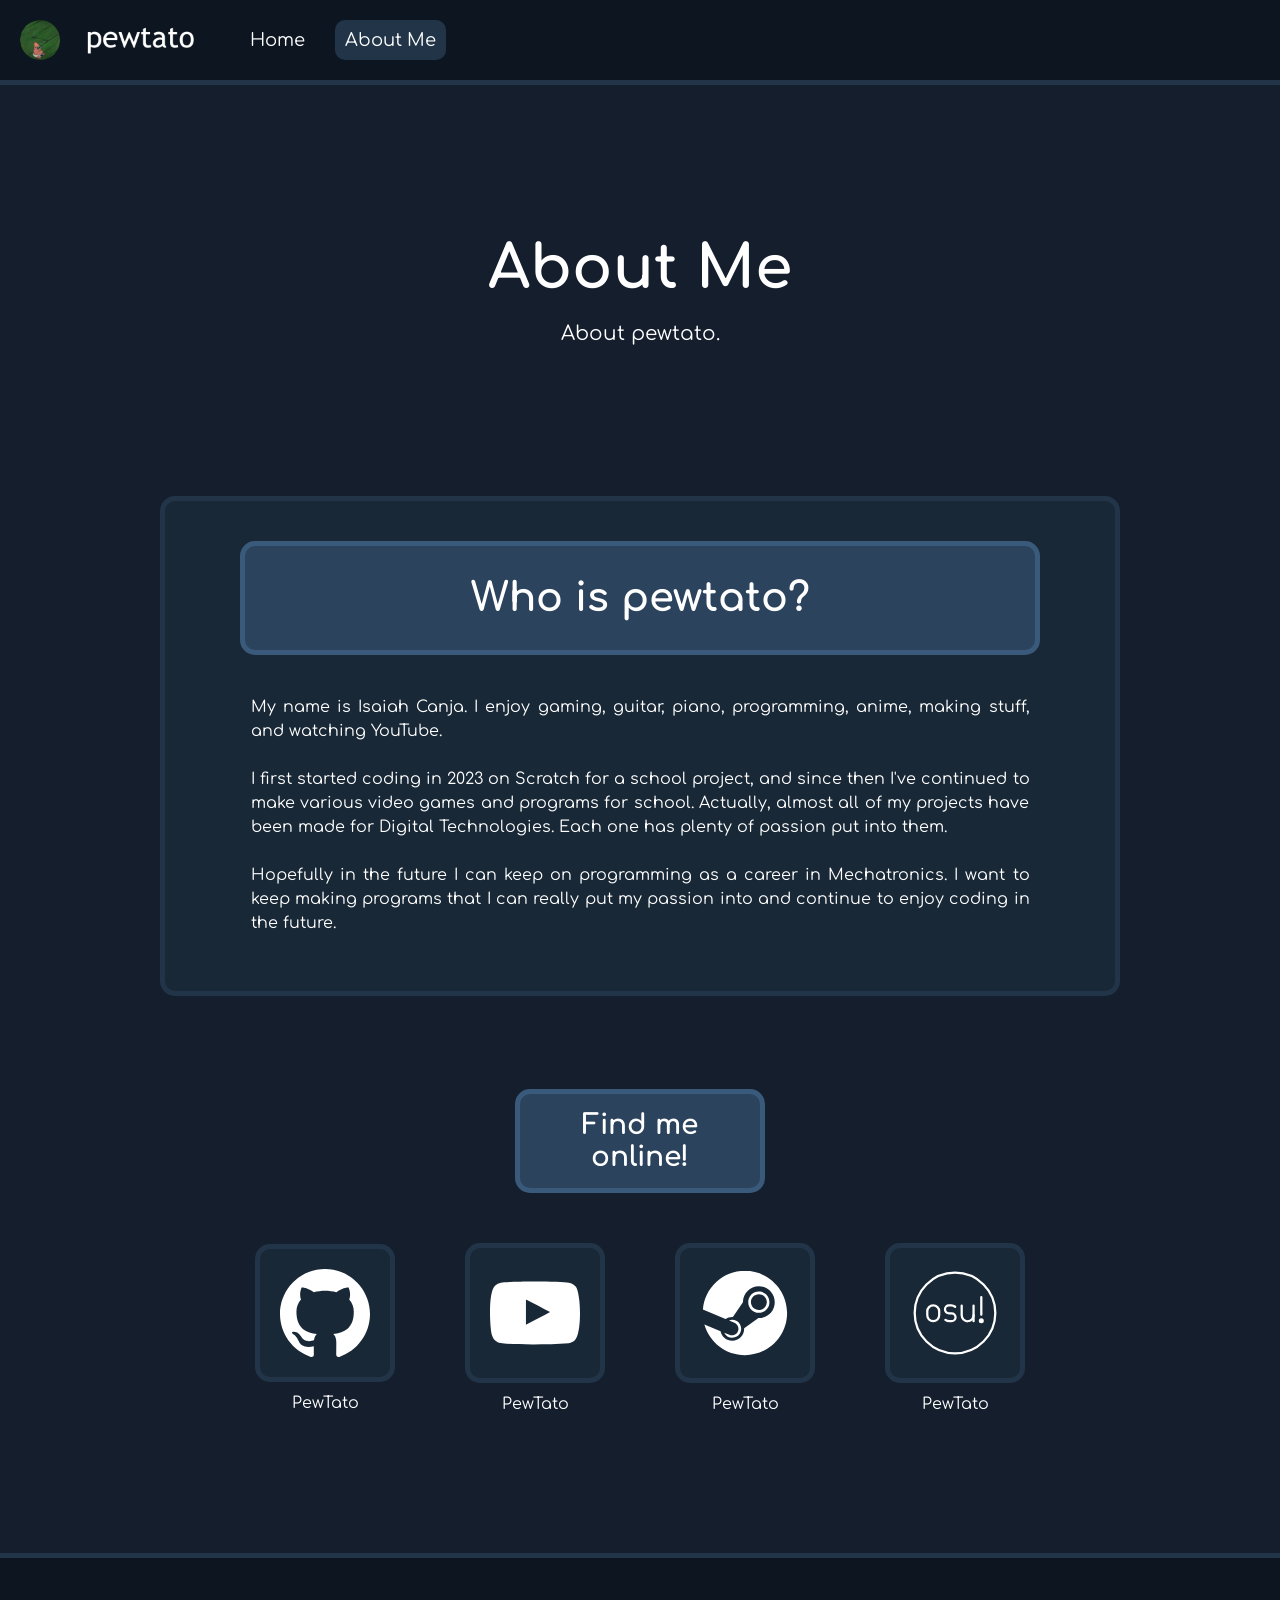
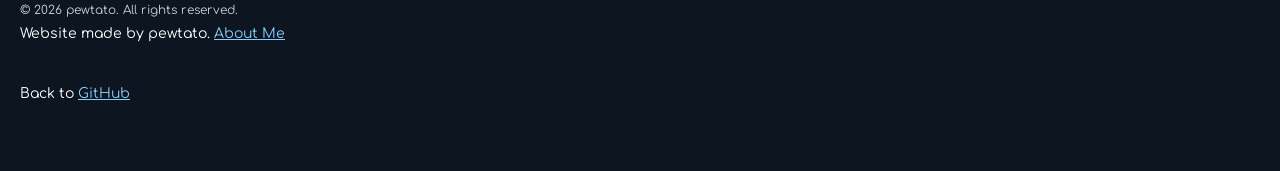
==== about-me.html @ 3023a5df "Add files via upload" ====
<!DOCTYPE html>
<html lang="en">
    <head>
        <title>pewtato about</title>

        <link rel="stylesheet" href="style.css">
        <link rel="preconnect" href="https://fonts.googleapis.com">
        <link rel="preconnect" href="https://fonts.gstatic.com" crossorigin>
        <link href="https://fonts.googleapis.com/css2?family=Comfortaa:wght@300..700&display=swap" rel="stylesheet">
        
        <meta name="viewport" content="width=device-width, initial-scale=1.0">
    </head>

    <body>
        <header>
            <nav class="navbar">
                <div class="logo-container">
                    <a href="index.html" class="navmenu"><img src="icons/logo-header.png" alt="Pewtato Logo"></a>
                </div>
                
                <div class="nav-links">
                    <a href="index.html" class="nav">Home</a>
                    <a href="about-me.html" class="nav" id="active">About Me</a>
               </div>
            </nav>
        </header>

        <div class="site-header">
            <h1 class="site-heading">About Me</h1>
            <p class="site-subheading">About pewtato.</p>
        </div>

        <div class="section">
            <h1 class="section-title">Who is pewtato?</h1>
            <p class="section-text">
                My name is Isaiah Canja. I enjoy gaming, guitar, piano, programming, anime, making stuff, and watching YouTube. 
                <br><br>
                I first started coding in 2023 on Scratch for a school project, and since then I've continued to make various video games and programs for school. Actually, almost all of my projects have been made for Digital Technologies. Each one has plenty of passion put into them.
                <br><br>
                Hopefully in the future I can keep on programming as a career in Mechatronics. I want to keep making programs that I can really put my passion into and continue to enjoy coding in the future.
            </p>
        </div>
        <div class="socials">
            <h2 class="socials-title">Find me online!</h2>
            <div class="social-link-row">
                <div class="social-container">
                    <a href="https://github.com/PewTato" target="_blank" rel="noopener noreferrer" class="social-link">
                        <img src="icons/github.svg" alt="GitHub" title="My GitHub profile." class="social-image">
                        PewTato
                    </a>
                </div>
                <div class="social-container">
                    <a href="https://youtube.com/@pewtato3007?si=8U3UkUgg5C67oz6G" target="_blank" rel="noopener noreferrer" class="social-link">
                        <img src="icons/youtube.svg" alt="YouTube" title="My YouTube channel." class="social-image">
                        PewTato
                    </a>
                </div>
                <div class="social-container">
                    <a href="https://steamcommunity.com/profiles/76561199122649547/" target="_blank" rel="noopener noreferrer" class="social-link">
                        <img src="icons/steam.svg" alt="Steam" title="My Steam profile. ©2026 Valve Corporation. Steam and the Steam logo are trademarks and/or registered trademarks of Valve Corporation in the U.S. and/or other countries." class="social-image">
                        PewTato
                    </a>
                </div>
                <div class="social-container">
                    <a href="https://osu.ppy.sh/users/22377187" target="_blank" rel="noopener noreferrer" class="social-link">
                        <img src="icons/osu.svg" alt="osu!" title="My osu! profile." class="social-image">
                        PewTato
                    </a>
                </div>
            </div>
        </div>
        <footer>
        <div id="footer-text">
            <small>
                &copy; 2026 pewtato. All rights reserved.
            </small>
            <br>
            Website made by pewtato. <a href="aboutme.html">About Me</a>
        </div>
        <div id="github-redirect">
            Back to <a href="https://github.com/PewTato/pewtato-pro-gaming-games" rel="noopener noreferrer">GitHub</a>
        </div>
        </footer>
    </body>
</html>
---- style.css ----
@import url('https://fonts.googleapis.com/css2?family=Comfortaa:wght@700&display=swap');

*, *::before, *::after {
    box-sizing: border-box;
}

body {
    background-color: rgb(20, 30, 45);
    margin: 0;
}

a {
    color: lightskyblue;
    text-decoration: underline;
}

small {
    color: rgb(204, 204, 204);
    font-size: 12px;
}

.navbar {
    display: flex;
    align-items: center;
    position: relative;
    gap: 20px;

    padding-top: 20px;
    padding-bottom: 20px;
    margin: 0px;
    max-width: 100%;

    border-bottom: 5px solid rgb(34, 53, 72);

    background-color: rgb(13, 21, 32);
}

#menu-navbar {
    border-bottom: none;
}

.logo-container img {
    justify-content: left;
    display: block;
    height: 40px;
    border-radius: 20px;
    margin-right: auto;
    width: fit-content;
}

.navmenu {
    display: flex;
    align-items: center;
    font-family: 'Comfortaa';
    font-size: 18px;
    color: white;

    margin-left: 20px;
}

.nav {
    display: inline-flex;
    justify-content: center;
    align-items: center;
    
    border: 5px solid transparent;
    padding: 5px;

    font-family: 'Comfortaa';
    font-size: 18px;
    color: white;
    text-decoration: none;
    overflow: hidden;

    transition: transform 0.2s ease-in-out;
}

.nav-links {
    display: flex;
    gap: 20px;
}

.nav:hover {
    border-radius: 10px;
    background-color: rgb(34, 53, 72);
    transform: scale(1.05);
}

#active {
    border-radius: 10px;
    background-color: rgb(34, 53, 72);
}

#menu-header {
    background-color: rgb(13, 21, 32);

    padding-top: 1px;
    padding-bottom: 100px;
    margin-top: 0;

    border-bottom: 5px solid rgb(34, 53, 72);
}

.site-header {
    margin-top: 150px;
    margin-bottom: 150px;
}

.site-heading {
    text-align: center;
    font-family: 'Comfortaa';
    font-size: 60px;
    color: white;

    margin-top: 50px;
    margin-bottom: 20px;
}

.site-subheading {
    text-align: center;
    font-family: 'Comfortaa';
    font-size: 20px;
    color: white;

    margin-top: 0;
    margin-bottom: 20px;
}

.site-sub-subheading {
    display: block;

    text-align: center;
    font-family: 'Comfortaa';
    font-size: 12px;
    color: slategray;

    margin-top: 0;
    margin-bottom: 0;
}

.section {
    display: block;

    margin: 50px auto;
    padding: 20px;
    width: min(75%, 1024px);
    max-width: 100%;
    
    border: 5px solid rgb(34, 53, 72);
    border-radius: 15px;
    
    color: white;
    background-color: rgb(25, 40, 55);

    font-family: 'Comfortaa';
}

.section-number {
    text-align: center;
    font-size: 30px;
    font-family: 'Comfortaa';
    color: white;

    margin-top: 10px;
    margin-left: auto;
    margin-right: auto;
    width: 200px;

    border: 5px solid rgb(58, 90, 123);
    border-radius: 15px;
    background-color: rgb(43, 67, 92);

    padding: 10px;
}

.section-title {
    color:white;
    text-align: center;
    width: min(90%, 800px);

    margin: auto;
    margin-top: 20px;
    margin-bottom: 20px;

    border: 5px solid rgb(58, 90, 123);
    border-radius: 15px;
    background-color: rgb(43, 67, 92);

    padding: 30px;

    font-family: 'Comfortaa';
    font-size: clamp(24px, 3.5vw, 40px);
}

.rating {
    border: 5px solid rgb(58, 90, 123);
    border-radius: 15px;
    background-color: rgb(43, 67, 92);

    text-align: center;
    font-size: 12px;

    width: auto;
    min-width: 140px;
    max-width: 220px;

    margin-left: auto;
    margin-right: auto;
    margin-top: 10px;

    padding: 10px;
}

.playtime {
    display: block;

    border: 5px solid rgb(58, 90, 123);
    border-radius: 15px;
    background-color: rgb(43, 67, 92);

    text-align: center;
    font-size: 12px;

    width: auto;
    min-width: 160px;
    max-width: 240px;

    margin-left: auto;
    margin-right: auto;
    margin-top: 10px;

    padding: 10px;
}

p {
    font-size: 16px;
    font-family: 'Comfortaa';
    line-height: 24px;
}

.section-text {
    width: min(90%, 900px);
    text-align: justify;

    margin-left: auto;
    margin-right: auto;
    padding: 20px;
}

.game-image {
    display: block;

    margin-top: 40px;
    margin-bottom: 20px;
    margin-left: auto;
    margin-right: auto;
    
    width: min(75%, 800px);
    height: auto;

    border: 5px solid rgb(58, 90, 123);
    border-radius: 15px;
}

@media (max-width: 768px) {
    .section {
        width: 92%;
        padding: 15px;
        margin: 30px auto;
    }

    .section-title {
        width: 95%;
        font-size: 28px;
        padding: 18px 12px;
    }

    .section-text {
        width: 100%;
        padding: 15px 0;
    }

    .game-image {
        width: 100%;
        margin-top: 25px;
    }
}

footer {
    display: block;
    justify-content: left;
    gap: 20px;

    padding-top: 20px;
    padding-bottom: 20px;
    margin: 0px;
    max-width: 100%;

    border-top: 5px solid rgb(34, 53, 72);

    background-color: rgb(13, 21, 32);

    color: white;
    font-family: 'Comfortaa';
    font-size: 14px;
}

#footer-text {
    display: inline-block;

    width: 80%;
    text-align: justify;

    margin-left: auto;
    margin-right: auto;
    padding: 20px;

    line-height: 24px;
}

.project-row {
    display: flex;
    justify-content: center;
    margin-left: auto;
    margin-right: auto;
    text-align: center;
    gap: 25px;

    margin-bottom: 20px;
}

.project {
    border: 5px solid rgb(34, 53, 72);
    border-radius: 15px;
    
    color: white;
    background-color: rgb(25, 40, 55);

    font-family: 'Comfortaa';
    padding: 20px;
    padding-bottom: 20px;
    width: 300px;

    text-align: left;

    height: 250px;
}

.project-row a {
    text-decoration: none;
}   

.project-row .project {
    transition: transform 0.1s ease-in-out;
}

.project-row a:hover .project {
    transform: scale(1.05);
}

.offsite-link {
    display: block;
}

.project-title {
    text-align: center;
    font-size: 10px;

    border: 5px solid rgb(58, 90, 123);
    border-radius: 15px;
    color: white;
    background-color: rgb(43, 67, 92);
    padding: 5px;
}

.project-text {
    width: 80%;
    text-align: justify;

    margin-left: auto;
    margin-right: auto;
    padding: 20px;
}

#projects {
    margin-bottom: 200px;
}

.socials {
    margin-left: 150px;
    margin-right: 150px;
    margin-bottom: 100px;
    padding: 20px;
    
    border-radius: 15px;
    
    color: white;

    font-family: 'Comfortaa';
}

.socials-title {
    text-align: center;
    font-size: 28px;

    margin-left: auto;
    margin-right: auto;
    width: 250px;

    padding: 15px;

    border: 5px solid rgb(58, 90, 123);
    border-radius: 15px;
    color: white;
    background-color: rgb(43, 67, 92);
}

.social-link-row {
    display: flex;
    justify-content: center;
    gap: 30px;
    align-items: center;
    flex-wrap: wrap;
    margin-top: 30px;
}

.social-image {
    display: flex;
    justify-content: center;
    align-items: center;
    border: 5px solid rgb(34, 53, 72);
    border-radius: 15px;
    background-color: rgb(25, 40, 55);
    padding: 20px;
    width: 140px;
    box-sizing: border-box;
}

.social-link {
    display: flex;
    color: white;
    text-decoration: none;
    font-family: 'Comfortaa';
    flex-direction: column;
    align-items: center;
    gap: 12px;
    width: 100%;
    transition: transform 0.1s ease-in-out;
}

.social-link:hover {
    transform: scale(1.05);
}

.social-container {
    display: flex;
    justify-content: center;
    gap: 50px;
    margin: 20px;
}

#github-redirect {
    margin-top: 20px;
    margin-bottom: 50px;
    margin-left: 20px;

    font-size: 14px;
}

#back-to-top {
    display: flex;
    justify-content: flex-end;
    width: 100%;

    margin-top: 20px;
    margin-bottom: 50px;
    margin-left: 0;
    margin-right: 0;

    font-size: 14px;
}
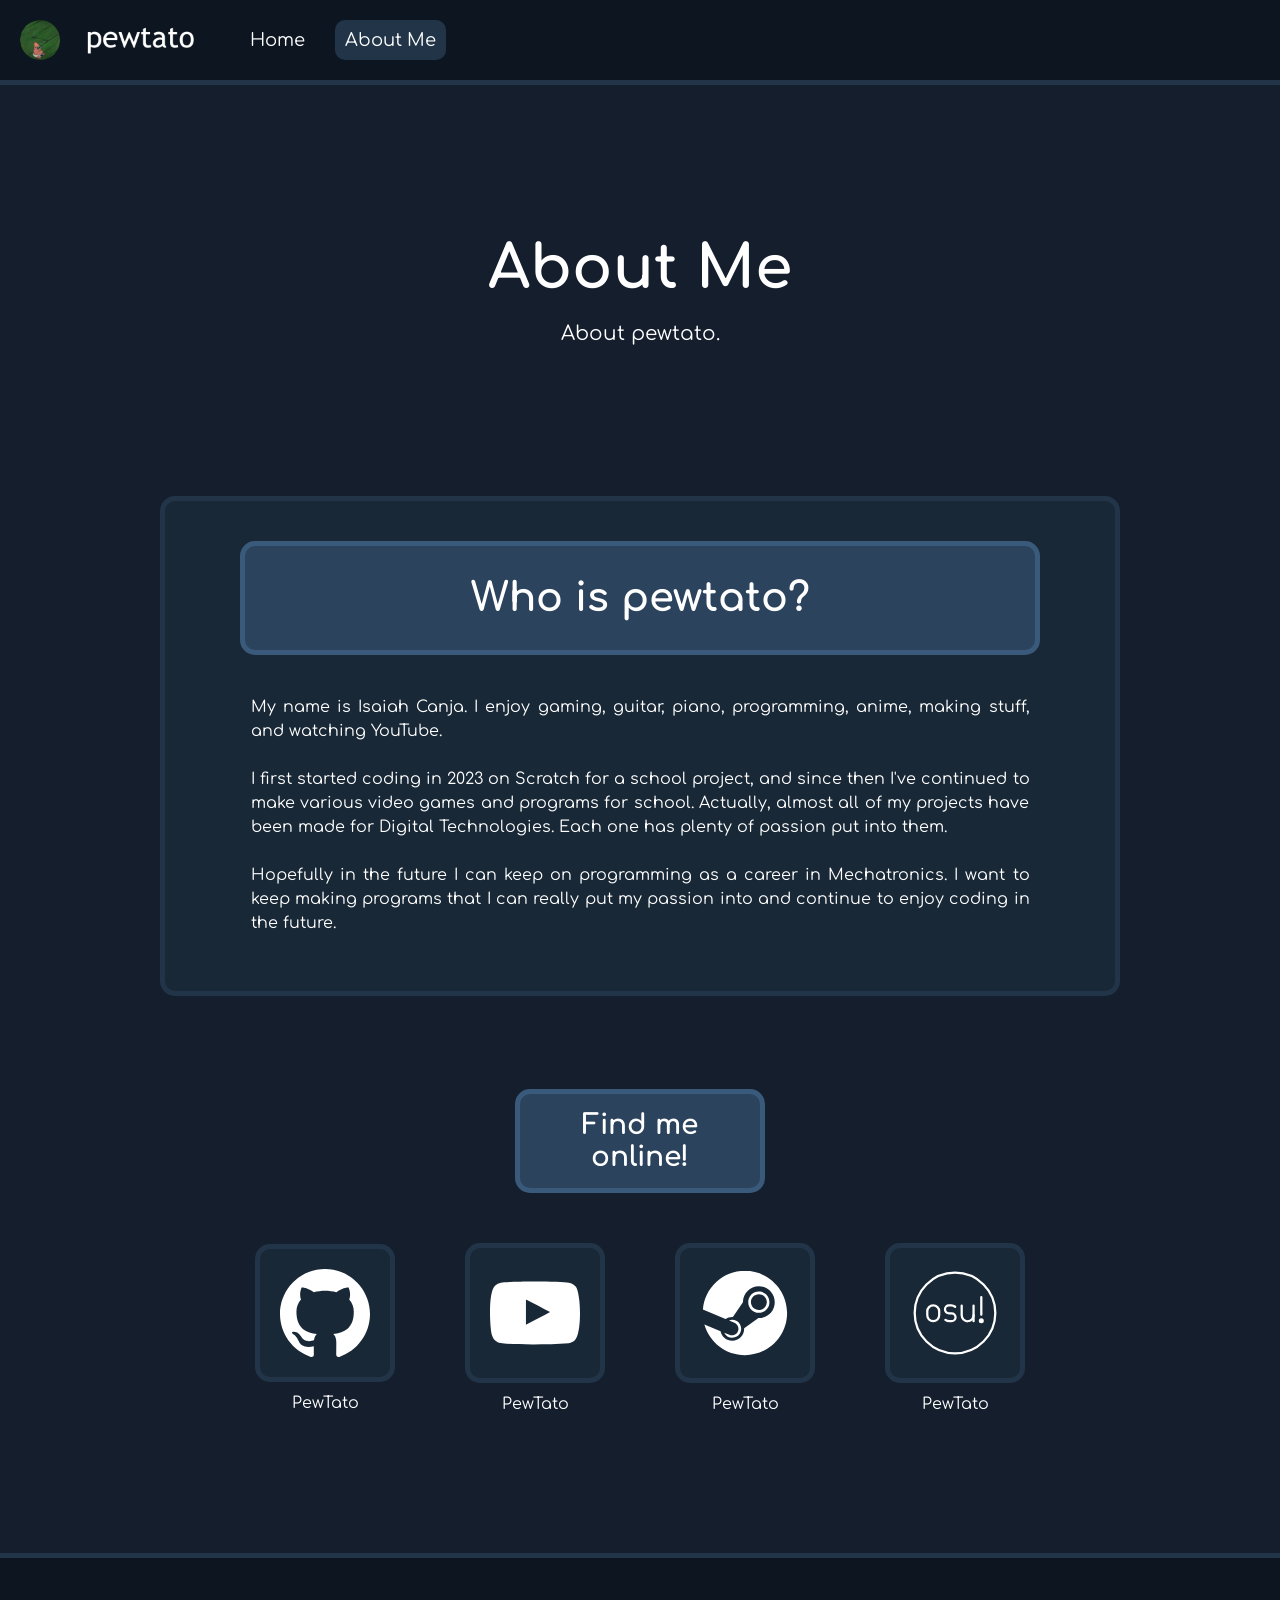
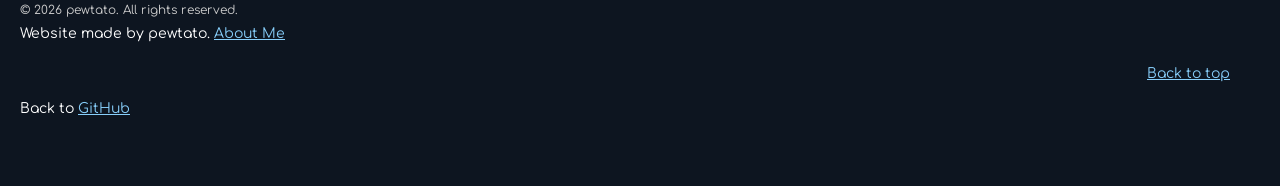
==== commit e22a78ae: "Add files via upload" ====
--- a/about-me.html
+++ b/about-me.html
@@ -70,16 +70,19 @@
             </div>
         </div>
         <footer>
-        <div id="footer-text">
-            <small>
-                &copy; 2026 pewtato. All rights reserved.
-            </small>
-            <br>
-            Website made by pewtato. <a href="aboutme.html">About Me</a>
-        </div>
-        <div id="github-redirect">
-            Back to <a href="https://github.com/PewTato/pewtato-pro-gaming-games" rel="noopener noreferrer">GitHub</a>
-        </div>
+            <div id="footer-text">
+                <small>
+                    &copy; 2026 pewtato. All rights reserved.
+                </small>
+                <br>
+                Website made by pewtato. <a href="about-me.html">About Me</a>
+            </div>
+            <div id="back-to-top">
+                <a href="#top">Back to top</a>
+            </div>
+            <div id="github-redirect">
+                Back to <a href="https://github.com/PewTato/pewtato-pro-gaming-games" rel="noopener noreferrer">GitHub</a>
+            </div>
         </footer>
     </body>
 </html>
--- a/style.css
+++ b/style.css
@@ -461,7 +461,7 @@
 }
 
 #github-redirect {
-    margin-top: 20px;
+    margin-top: 0;
     margin-bottom: 50px;
     margin-left: 20px;
 
@@ -473,10 +473,10 @@
     justify-content: flex-end;
     width: 100%;
 
-    margin-top: 20px;
-    margin-bottom: 50px;
-    margin-left: 0;
-    margin-right: 0;
+    margin-top: 0;
+    margin-bottom: 20px;
+    margin-left: -50px;
+    margin-right: 20px;
 
     font-size: 14px;
 }
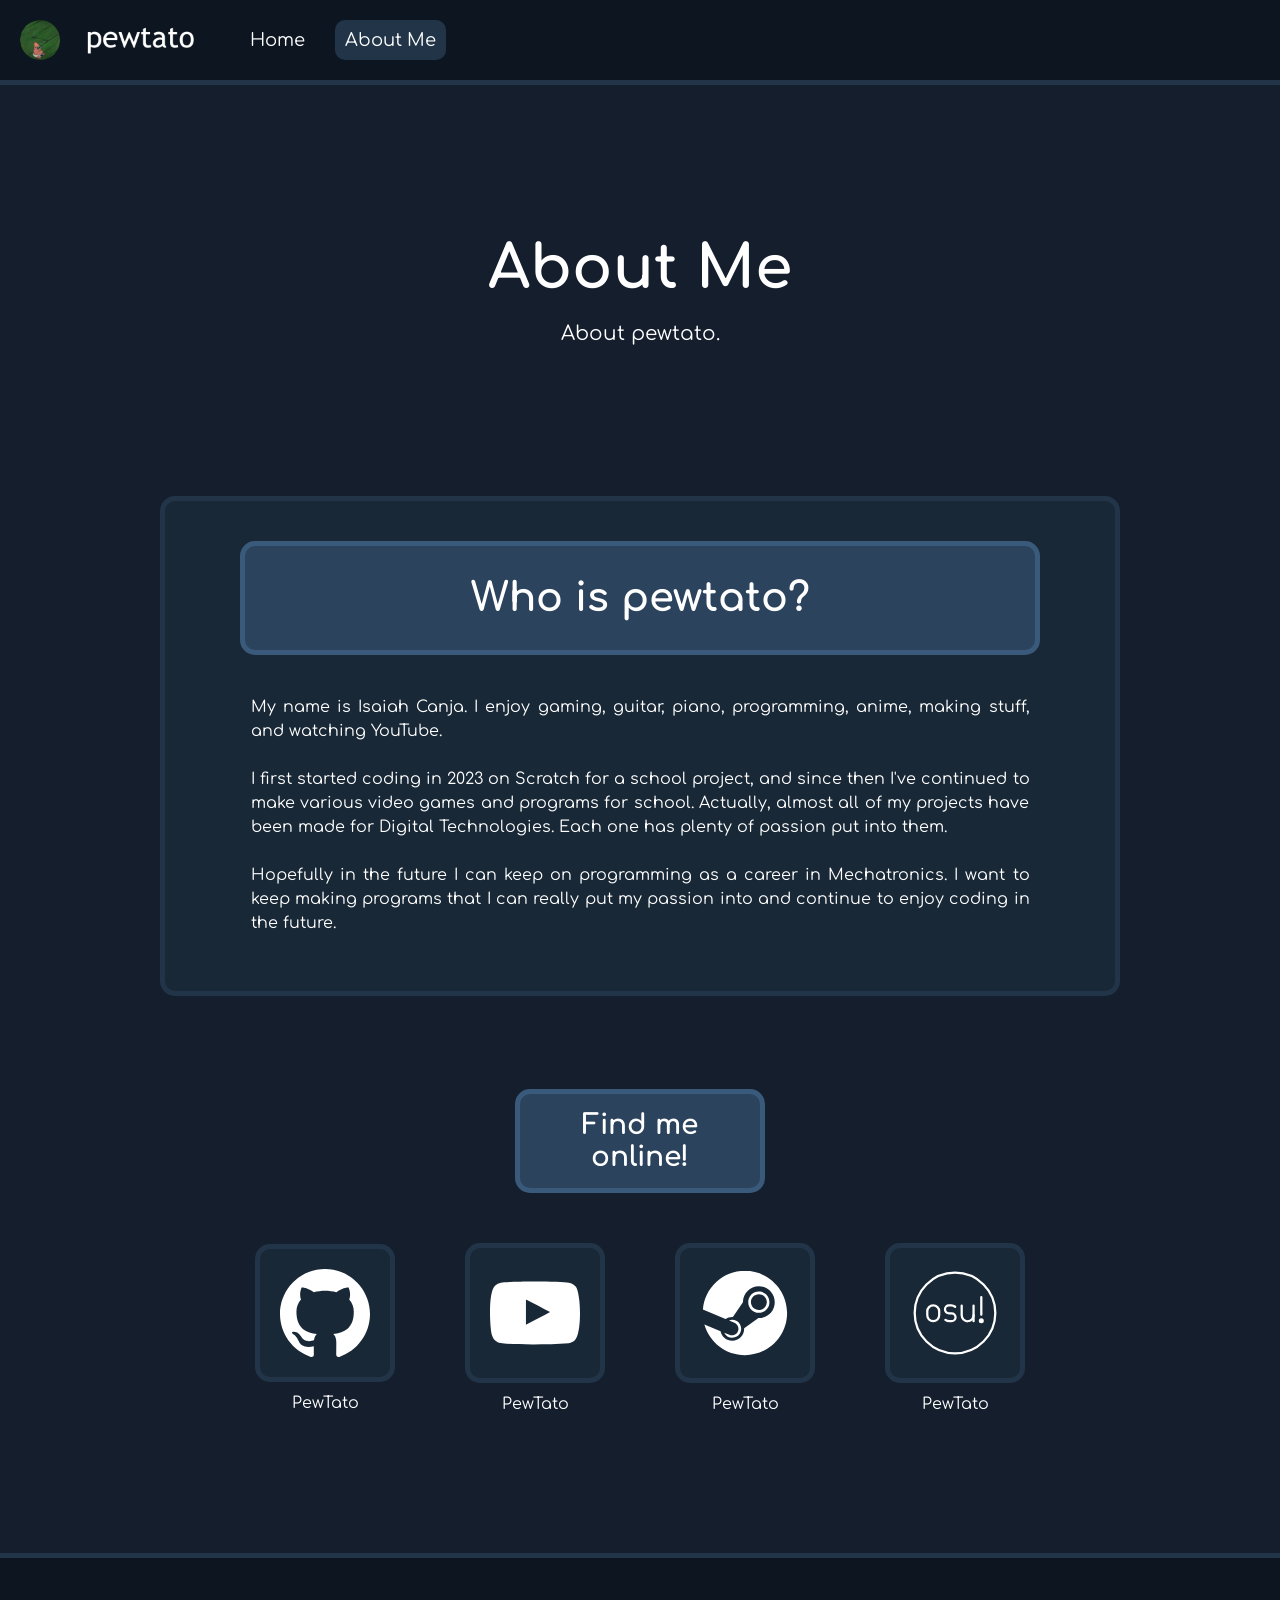
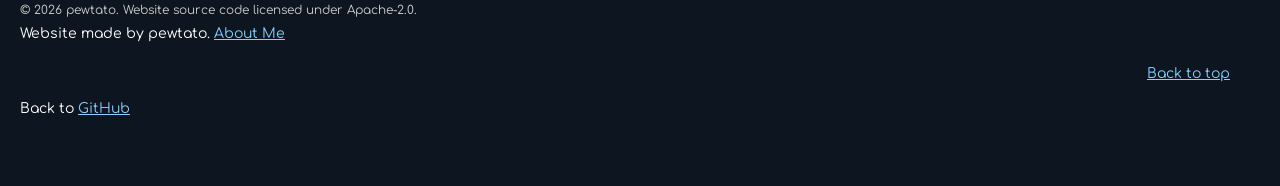
==== commit a87ef8c6: "Add files via upload" ====
--- a/about-me.html
+++ b/about-me.html
@@ -72,7 +72,7 @@
         <footer>
             <div id="footer-text">
                 <small>
-                    &copy; 2026 pewtato. All rights reserved.
+                    &copy; 2026 pewtato. Website source code licensed under Apache-2.0.
                 </small>
                 <br>
                 Website made by pewtato. <a href="about-me.html">About Me</a>
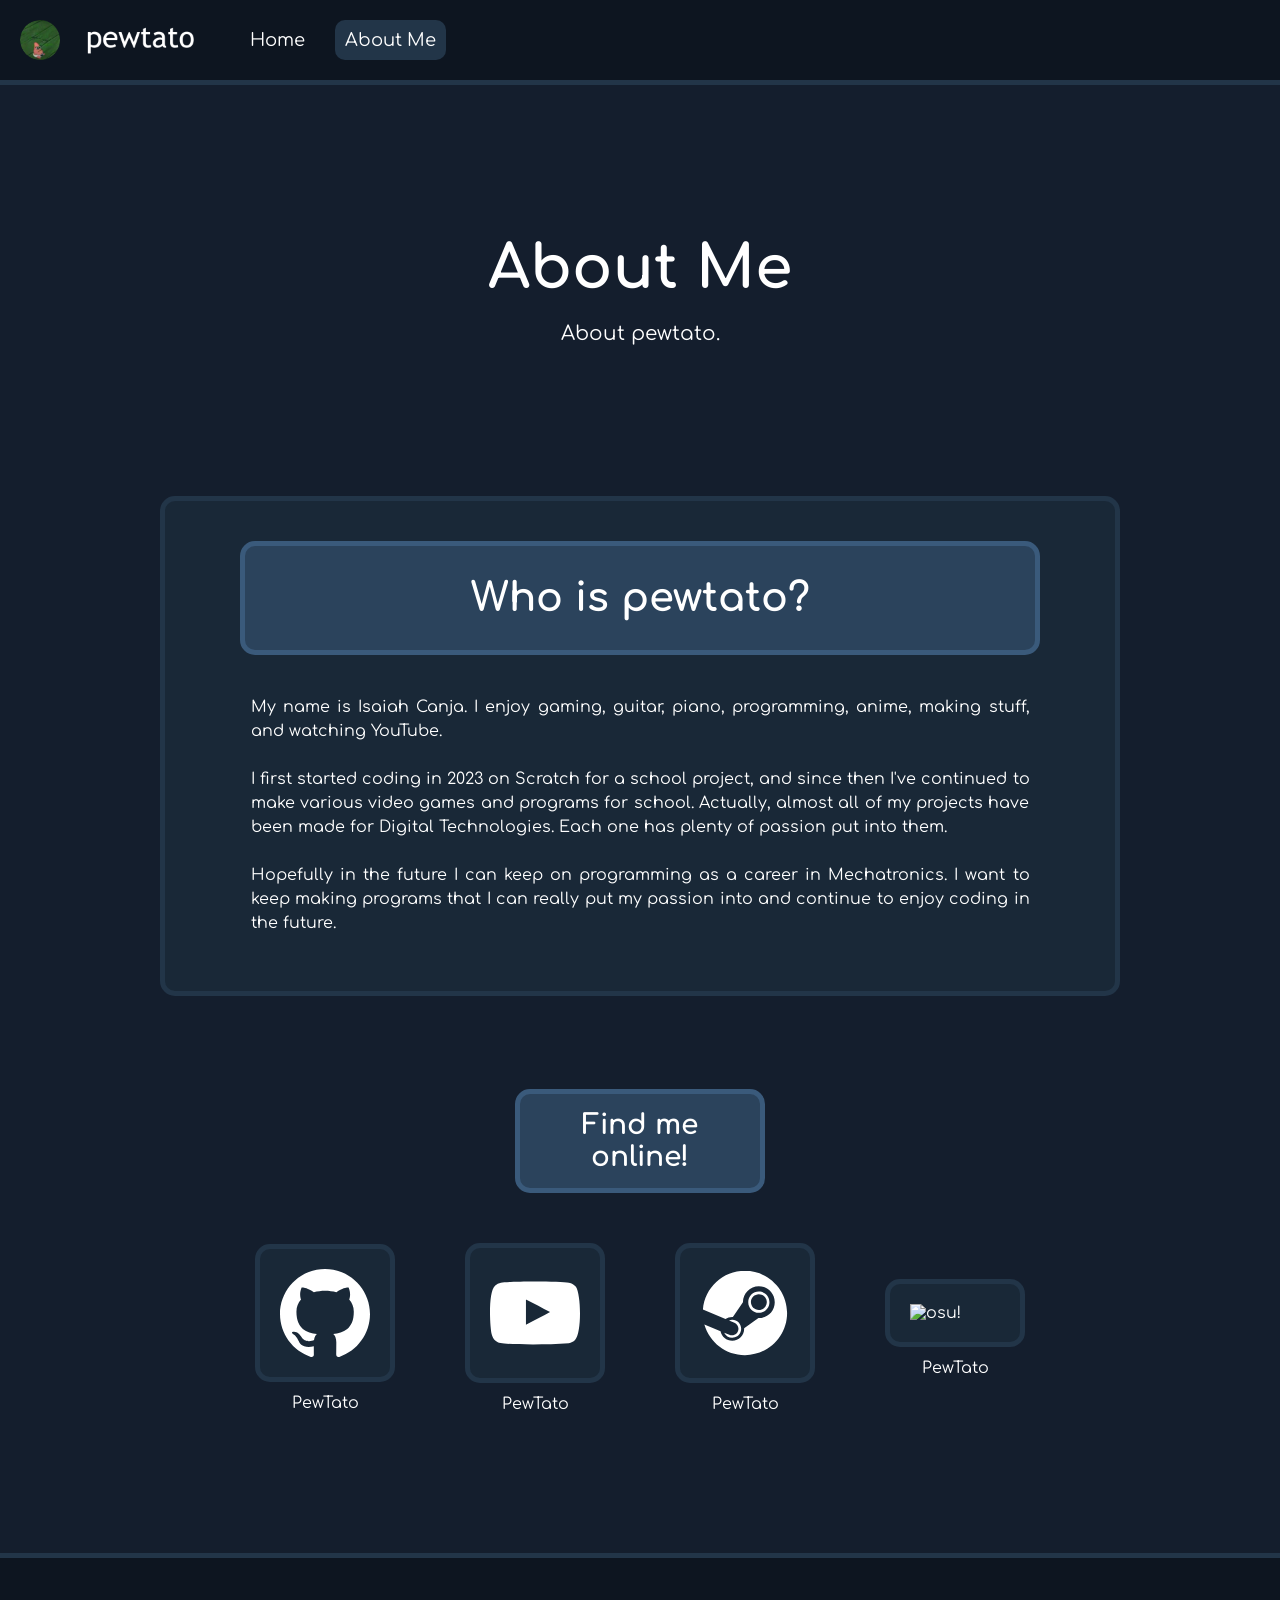
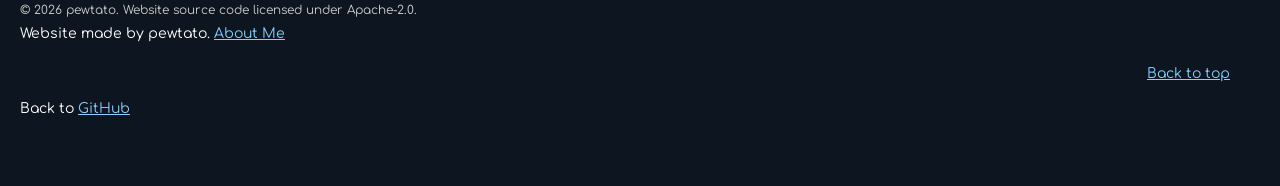
==== commit a25f7bd8: "Add files via upload" ====
--- a/about-me.html
+++ b/about-me.html
@@ -63,7 +63,7 @@
                 </div>
                 <div class="social-container">
                     <a href="https://osu.ppy.sh/users/22377187" target="_blank" rel="noopener noreferrer" class="social-link">
-                        <img src="icons/osu.svg" alt="osu!" title="My osu! profile." class="social-image">
+                        <img src="icons/osu!.svg" alt="osu!" title="My osu! profile." class="social-image">
                         PewTato
                     </a>
                 </div>
